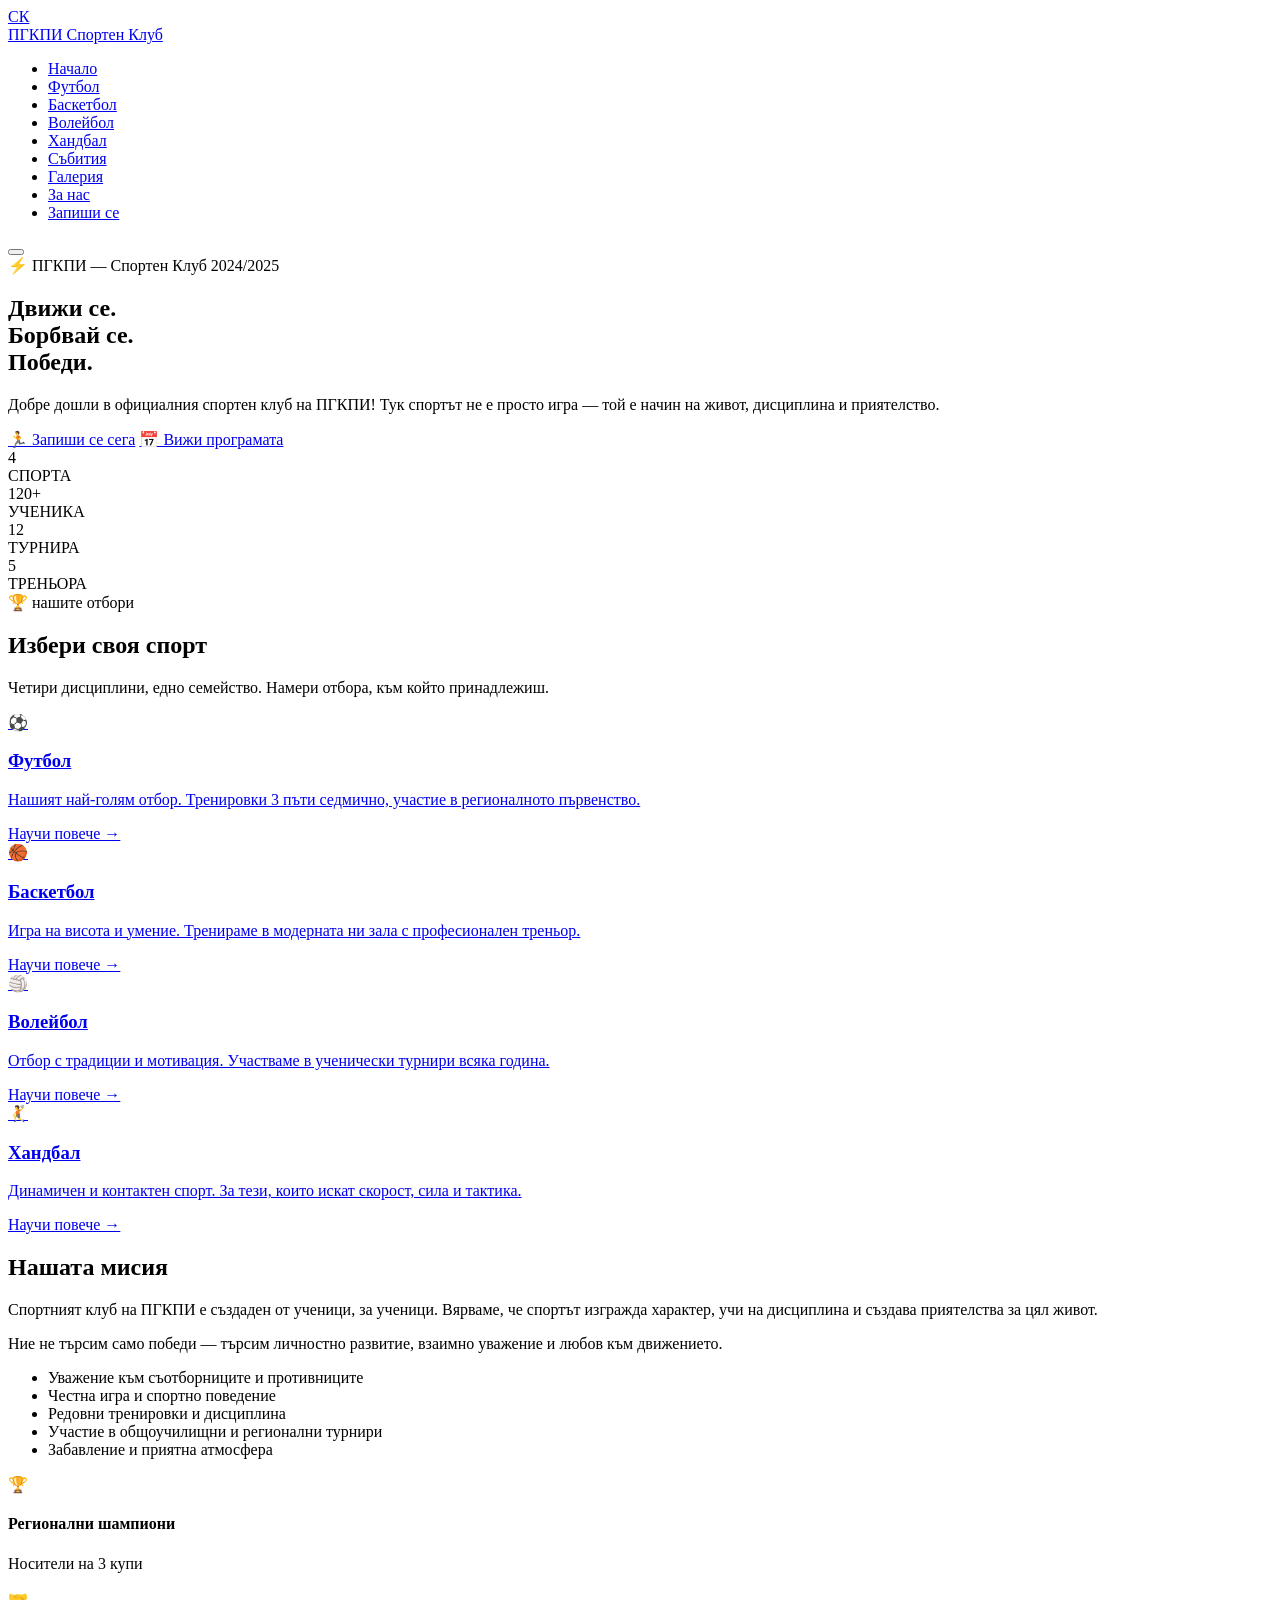
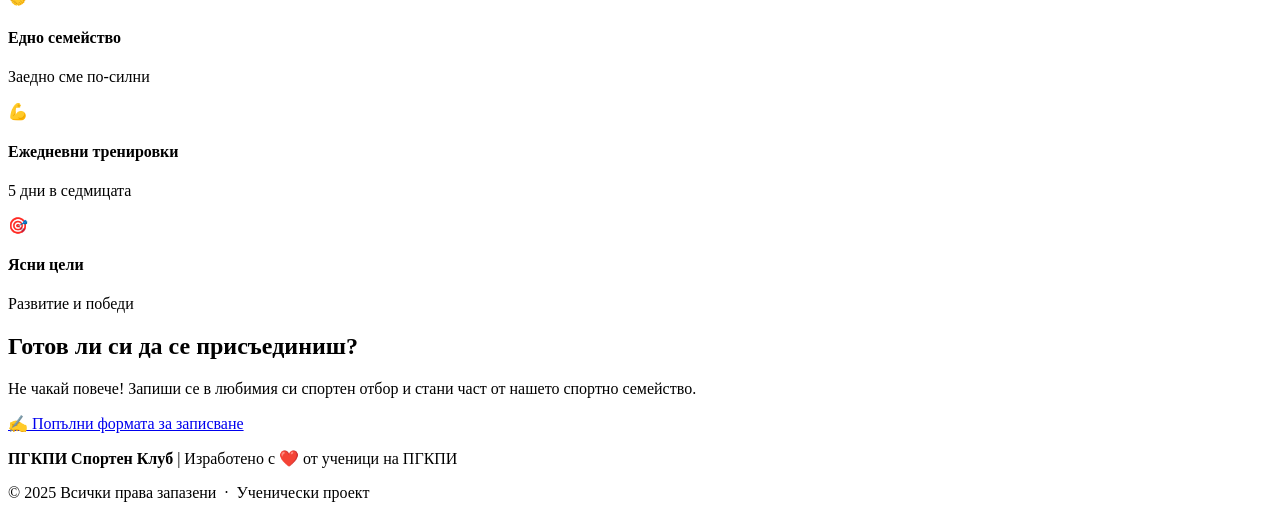
==== index.html @ bcb832fb "3" ====
<!DOCTYPE html>
<html lang="bg">
<head>
  <meta charset="UTF-8">
  <meta name="viewport" content="width=device-width, initial-scale=1.0">
  <title>ПГКПИ Спортен Клуб</title>
  <link href="https://fonts.googleapis.com/css2?family=Oswald:wght@400;600;700&family=Nunito:wght@400;600;700&display=swap" rel="stylesheet">
  <link rel="stylesheet" href="../css/index.css">
</head>
<body>

<nav>
  <a href="index.html" class="nav-logo">
    <div class="logo-icon">СК</div>
    <span>ПГКПИ Спортен Клуб</span>
  </a>
<ul class="nav-links" id="navLinks">
    <li><a href="index.html" class="active">Начало</a></li>
    <li><a href="football.html">Футбол</a></li>
    <li><a href="basketball.html" >Баскетбол</a></li>
    <li><a href="volleyball.html">Волейбол</a></li>
    <li><a href="handball.html">Хандбал</a></li>
    <li><a href="events.html">Събития</a></li>
    <li><a href="gallery.html" >Галерия</a></li> 
    <li><a href="about.us.html">За нас</a></li>
    <li><a href="contact.html">Запиши се</a></li>
  </ul>
  <button class="nav-toggle" onclick="document.getElementById('navLinks').classList.toggle('open')">
    <span></span><span></span><span></span>
  </button>
</nav>

<section class="hero">
  <div class="hero-shapes">
    <div class="shape shape1"></div>
    <div class="shape shape2"></div>
    <div class="shape shape3"></div>
  </div>
  <div class="hero-content">
    <div class="hero-badge">⚡ ПГКПИ — Спортен Клуб 2024/2025</div>
    <h1>Движи се.<br><span>Борбвай се.</span><br>Победи.</h1>
    <p class="hero-sub">Добре дошли в официалния спортен клуб на ПГКПИ! Тук спортът не е просто игра — той е начин на живот, дисциплина и приятелство.</p>
    <div class="hero-btns">
      <a href="contact.html" class="btn-primary">🏃 Запиши се сега</a>
      <a href="events.html" class="btn-outline">📅 Вижи програмата</a>
    </div>
    <div class="hero-stats">
      <div class="stat">
        <div class="stat-num">4</div>
        <div class="stat-label">СПОРТА</div>
      </div>
      <div class="stat">
        <div class="stat-num">120+</div>
        <div class="stat-label">УЧЕНИКА</div>
      </div>
      <div class="stat">
        <div class="stat-num">12</div>
        <div class="stat-label">ТУРНИРА</div>
      </div>
      <div class="stat">
        <div class="stat-num">5</div>
        <div class="stat-label">ТРЕНЬОРА</div>
      </div>
    </div>
  </div>
</section>

<section>
  <div class="section-header">
    <div class="section-tag">🏆 нашите отбори</div>
    <h2>Избери своя спорт</h2>
    <p>Четири дисциплини, едно семейство. Намери отбора, към който принадлежиш.</p>
  </div>
  <div class="sports-grid">
    <a href="football.html" class="sport-card">
      <div class="sport-card-header football-header">⚽</div>
      <div class="sport-card-body">
        <h3>Футбол</h3>
        <p>Нашият най-голям отбор. Тренировки 3 пъти седмично, участие в регионалното първенство.</p>
        <span class="sport-card-link">Научи повече →</span>
      </div>
    </a>
    <a href="basketball.html" class="sport-card">
      <div class="sport-card-header basketball-header">🏀</div>
      <div class="sport-card-body">
        <h3>Баскетбол</h3>
        <p>Игра на висота и умение. Тренираме в модерната ни зала с професионален треньор.</p>
        <span class="sport-card-link">Научи повече →</span>
      </div>
    </a>
    <a href="volleyball.html" class="sport-card">
      <div class="sport-card-header volleyball-header">🏐</div>
      <div class="sport-card-body">
        <h3>Волейбол</h3>
        <p>Отбор с традиции и мотивация. Участваме в ученически турнири всяка година.</p>
        <span class="sport-card-link">Научи повече →</span>
      </div>
    </a>
    <a href="handball.html" class="sport-card">
      <div class="sport-card-header handball-header">🤾</div>
      <div class="sport-card-body">
        <h3>Хандбал</h3>
        <p>Динамичен и контактен спорт. За тези, които искат скорост, сила и тактика.</p>
        <span class="sport-card-link">Научи повече →</span>
      </div>
    </a>
  </div>
</section>

<section class="mission-section">
  <div class="mission-inner">
    <div class="mission-text">
      <h2>Нашата <span>мисия</span></h2>
      <p>Спортният клуб на ПГКПИ е създаден от ученици, за ученици. Вярваме, че спортът изгражда характер, учи на дисциплина и създава приятелства за цял живот.</p>
      <p>Ние не търсим само победи — търсим личностно развитие, взаимно уважение и любов към движението.</p>
      <ul class="values-list">
        <li>Уважение към съотборниците и противниците</li>
        <li>Честна игра и спортно поведение</li>
        <li>Редовни тренировки и дисциплина</li>
        <li>Участие в общоучилищни и регионални турнири</li>
        <li>Забавление и приятна атмосфера</li>
      </ul>
    </div>
    <div class="mission-visual">
      <div class="mission-box">
        <div class="icon">🏆</div>
        <h4>Регионални шампиони</h4>
        <p>Носители на 3 купи</p>
      </div>
      <div class="mission-box highlight">
        <div class="icon">🤝</div>
        <h4>Едно семейство</h4>
        <p>Заедно сме по-силни</p>
      </div>
      <div class="mission-box highlight">
        <div class="icon">💪</div>
        <h4>Ежедневни тренировки</h4>
        <p>5 дни в седмицата</p>
      </div>
      <div class="mission-box">
        <div class="icon">🎯</div>
        <h4>Ясни цели</h4>
        <p>Развитие и победи</p>
      </div>
    </div>
  </div>
</section>

<section class="cta-section">
  <h2>Готов ли си да се присъединиш?</h2>
  <p>Не чакай повече! Запиши се в любимия си спортен отбор и стани част от нашето спортно семейство.</p>
  <a href="contact.html" class="btn-primary">✍️ Попълни формата за записване</a>
</section>

<footer>
  <p><strong>ПГКПИ Спортен Клуб</strong> | Изработено с ❤️ от ученици на ПГКПИ</p>
  <p>© 2025 Всички права запазени &nbsp;·&nbsp; Ученически проект</p>
</footer>

</body>
</html>
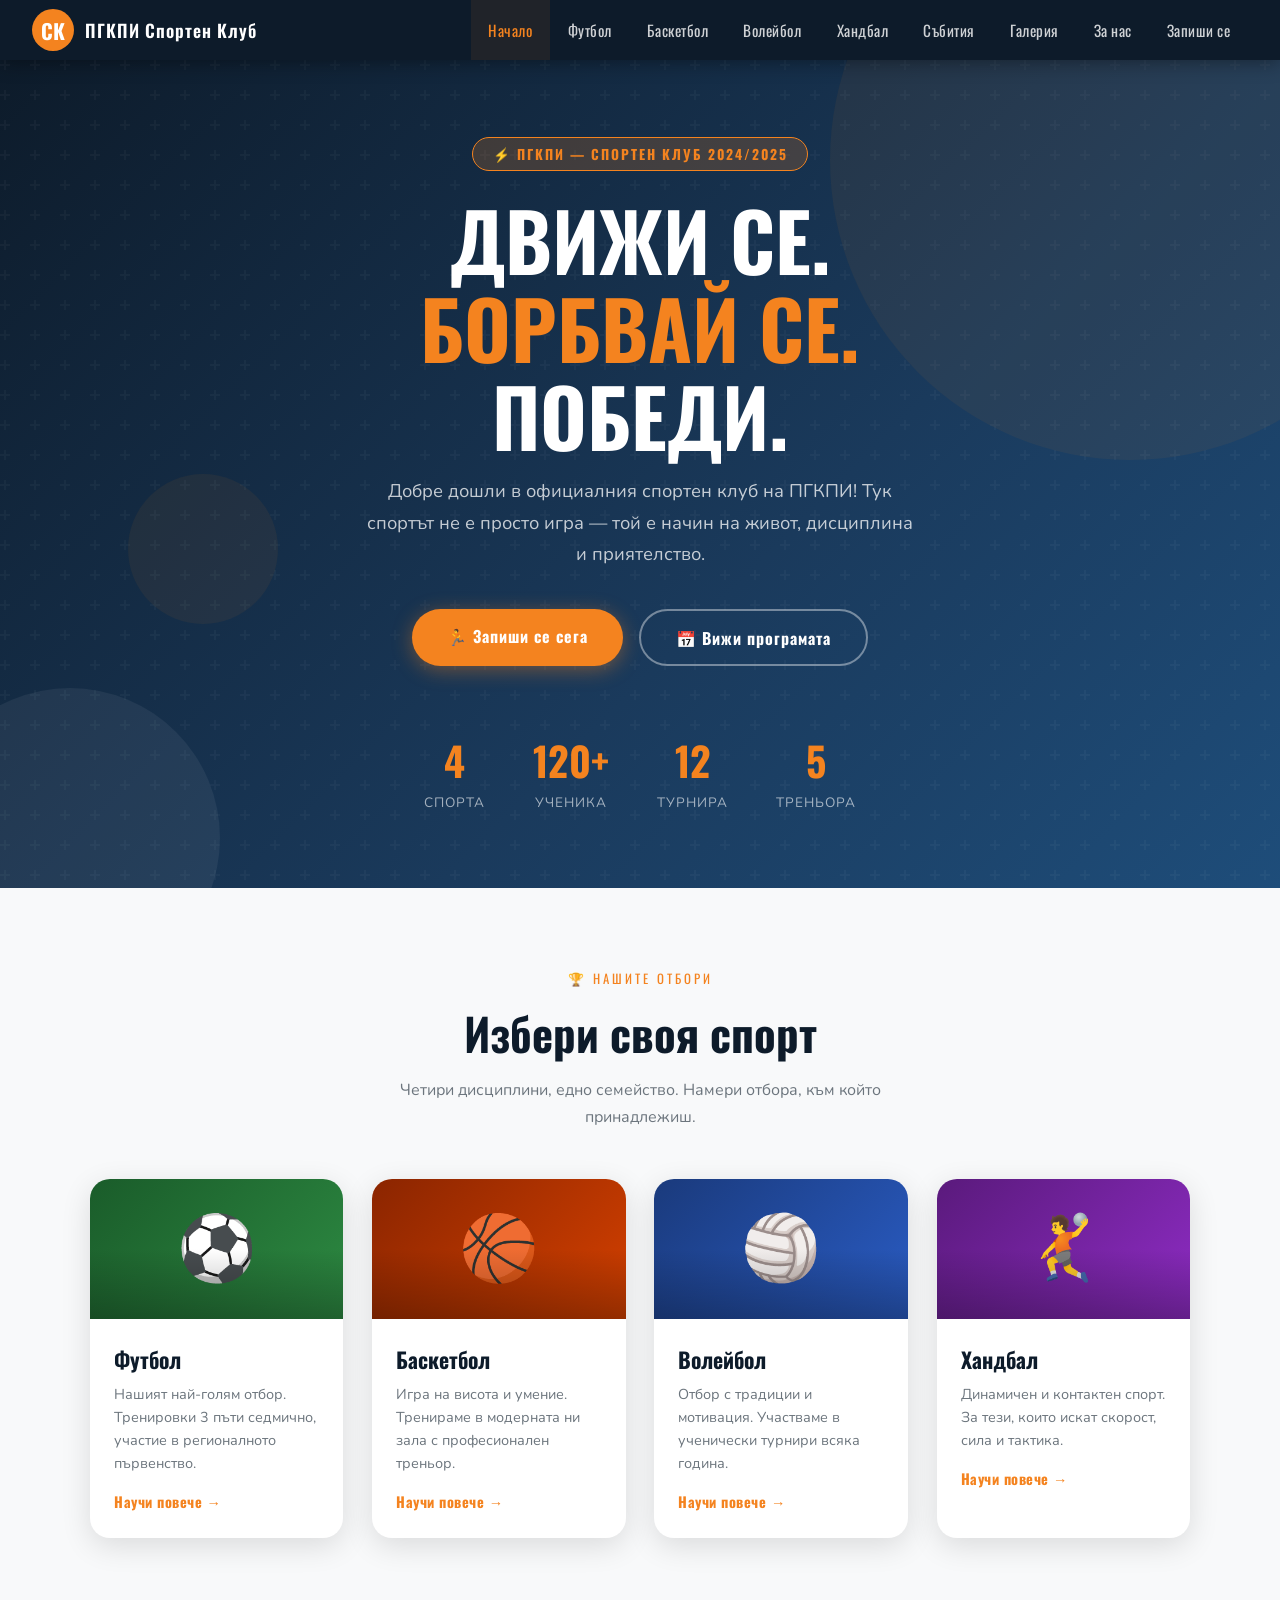
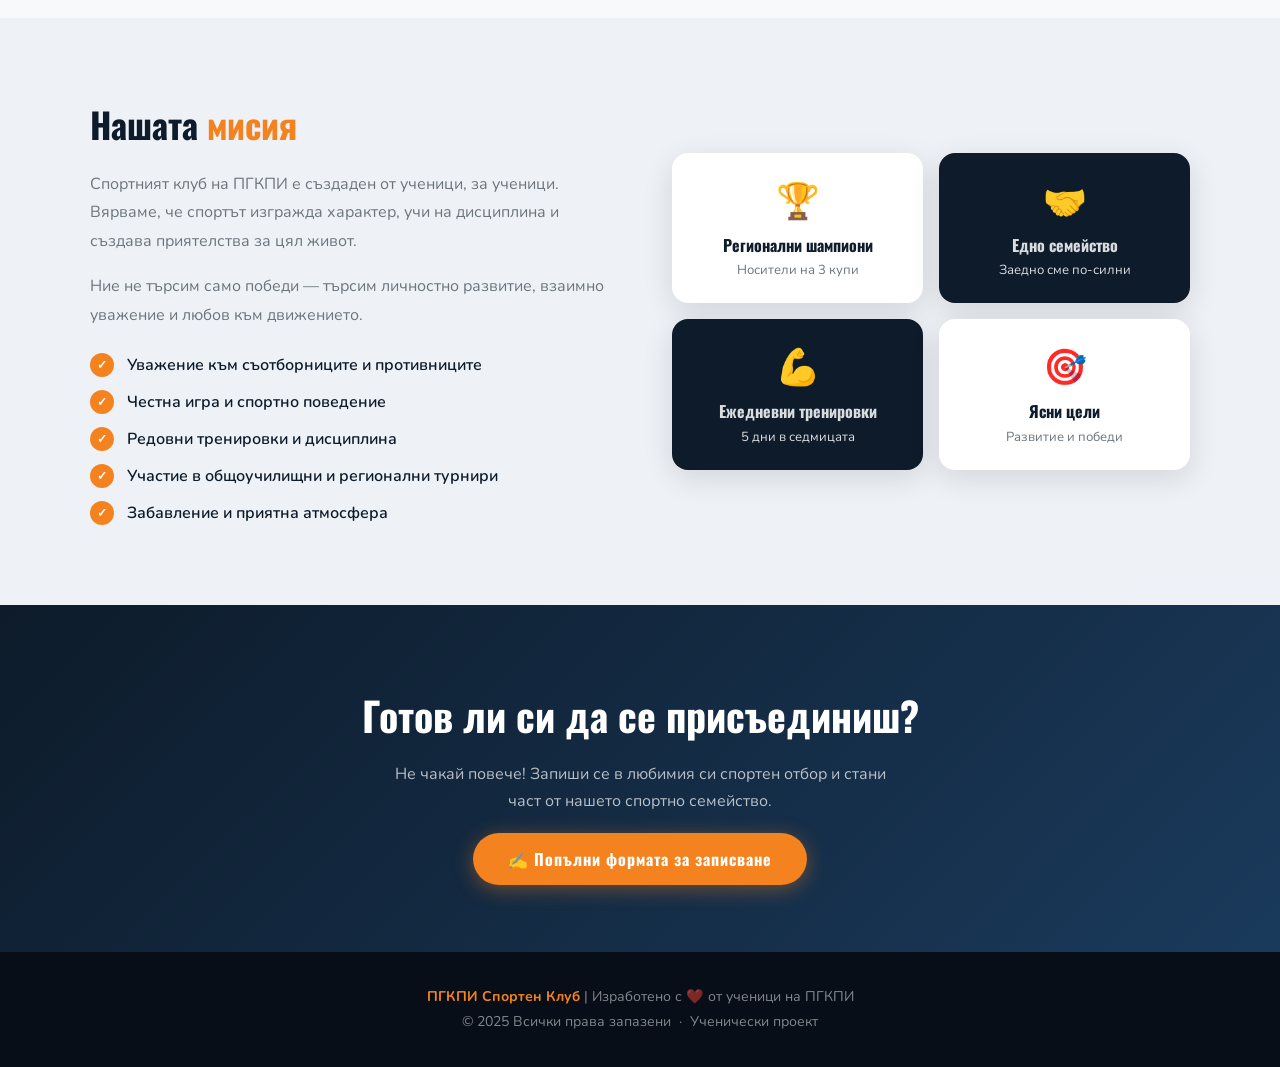
==== commit 27de8e7e: "Make final changes to the website" ====
--- a/index.html
+++ b/index.html
@@ -5,7 +5,7 @@
   <meta name="viewport" content="width=device-width, initial-scale=1.0">
   <title>ПГКПИ Спортен Клуб</title>
   <link href="https://fonts.googleapis.com/css2?family=Oswald:wght@400;600;700&family=Nunito:wght@400;600;700&display=swap" rel="stylesheet">
-  <link rel="stylesheet" href="../css/index.css">
+  <link rel="stylesheet" href="css/index.css">
 </head>
 <body>
 
@@ -16,14 +16,14 @@
   </a>
 <ul class="nav-links" id="navLinks">
     <li><a href="index.html" class="active">Начало</a></li>
-    <li><a href="football.html">Футбол</a></li>
-    <li><a href="basketball.html" >Баскетбол</a></li>
-    <li><a href="volleyball.html">Волейбол</a></li>
-    <li><a href="handball.html">Хандбал</a></li>
-    <li><a href="events.html">Събития</a></li>
-    <li><a href="gallery.html" >Галерия</a></li> 
-    <li><a href="about.us.html">За нас</a></li>
-    <li><a href="contact.html">Запиши се</a></li>
+    <li><a href="../pages/football.html">Футбол</a></li>
+    <li><a href="../pages/basketball.html" >Баскетбол</a></li>
+    <li><a href="../pages/volleyball.html">Волейбол</a></li>
+    <li><a href="../pages/handball.html">Хандбал</a></li>
+    <li><a href="../pages/events.html">Събития</a></li>
+    <li><a href="../pages/gallery.html" >Галерия</a></li> 
+    <li><a href="../pages/about.us.html">За нас</a></li>
+    <li><a href="../pages/contact.html">Запиши се</a></li>
   </ul>
   <button class="nav-toggle" onclick="document.getElementById('navLinks').classList.toggle('open')">
     <span></span><span></span><span></span>
@@ -41,8 +41,8 @@
     <h1>Движи се.<br><span>Борбвай се.</span><br>Победи.</h1>
     <p class="hero-sub">Добре дошли в официалния спортен клуб на ПГКПИ! Тук спортът не е просто игра — той е начин на живот, дисциплина и приятелство.</p>
     <div class="hero-btns">
-      <a href="contact.html" class="btn-primary">🏃 Запиши се сега</a>
-      <a href="events.html" class="btn-outline">📅 Вижи програмата</a>
+      <a href="../pages/contact.html" class="btn-primary">🏃 Запиши се сега</a>
+      <a href="../pages/events.html" class="btn-outline">📅 Вижи програмата</a>
     </div>
     <div class="hero-stats">
       <div class="stat">
@@ -72,7 +72,7 @@
     <p>Четири дисциплини, едно семейство. Намери отбора, към който принадлежиш.</p>
   </div>
   <div class="sports-grid">
-    <a href="football.html" class="sport-card">
+    <a href="../pages/football.html" class="sport-card">
       <div class="sport-card-header football-header">⚽</div>
       <div class="sport-card-body">
         <h3>Футбол</h3>
@@ -80,7 +80,7 @@
         <span class="sport-card-link">Научи повече →</span>
       </div>
     </a>
-    <a href="basketball.html" class="sport-card">
+    <a href="../pages/basketball.html" class="sport-card">
       <div class="sport-card-header basketball-header">🏀</div>
       <div class="sport-card-body">
         <h3>Баскетбол</h3>
@@ -88,7 +88,7 @@
         <span class="sport-card-link">Научи повече →</span>
       </div>
     </a>
-    <a href="volleyball.html" class="sport-card">
+    <a href="../pages/volleyball.html" class="sport-card">
       <div class="sport-card-header volleyball-header">🏐</div>
       <div class="sport-card-body">
         <h3>Волейбол</h3>
@@ -96,7 +96,7 @@
         <span class="sport-card-link">Научи повече →</span>
       </div>
     </a>
-    <a href="handball.html" class="sport-card">
+    <a href="../pages/handball.html" class="sport-card">
       <div class="sport-card-header handball-header">🤾</div>
       <div class="sport-card-body">
         <h3>Хандбал</h3>
@@ -149,7 +149,7 @@
 <section class="cta-section">
   <h2>Готов ли си да се присъединиш?</h2>
   <p>Не чакай повече! Запиши се в любимия си спортен отбор и стани част от нашето спортно семейство.</p>
-  <a href="contact.html" class="btn-primary">✍️ Попълни формата за записване</a>
+  <a href="../pages/contact.html" class="btn-primary">✍️ Попълни формата за записване</a>
 </section>
 
 <footer>
--- a/css/index.css
+++ b/css/index.css
@@ -0,0 +1,209 @@
+    :root {
+      --navy: #0d1b2a;
+      --blue: #1a3a5c;
+      --orange: #f4831f;
+      --orange-light: #ffaa55;
+      --white: #f8f9fa;
+      --gray: #6c757d;
+      --light-bg: #eef2f7;
+      --card-shadow: 0 8px 30px rgba(0,0,0,0.12);
+    }
+    * { margin: 0; padding: 0; box-sizing: border-box; }
+    body { font-family: 'Nunito', sans-serif; background: var(--white); color: var(--navy); overflow-x: hidden; }
+
+    /* NAV */
+    nav {
+      background: var(--navy);
+      display: flex; align-items: center; justify-content: space-between;
+      padding: 0 2rem; position: sticky; top: 0; z-index: 1000;
+      box-shadow: 0 2px 20px rgba(0,0,0,0.4);
+    }
+    .nav-logo {
+      display: flex; align-items: center; gap: 0.7rem;
+      text-decoration: none;
+    }
+    .nav-logo .logo-icon {
+      width: 42px; height: 42px; background: var(--orange);
+      border-radius: 50%; display: flex; align-items: center; justify-content: center;
+      font-size: 1.3rem; font-weight: 700; color: white; font-family: 'Oswald', sans-serif;
+    }
+    .nav-logo span { color: white; font-family: 'Oswald', sans-serif; font-size: 1.1rem; font-weight: 600; letter-spacing: 1px; }
+    .nav-links { display: flex; list-style: none; gap: 0; }
+    .nav-links a {
+      color: rgba(255,255,255,0.8); text-decoration: none;
+      padding: 1.2rem 1.1rem; display: block;
+      font-family: 'Oswald', sans-serif; font-size: 0.95rem; letter-spacing: 0.5px;
+      transition: color 0.2s, background 0.2s;
+    }
+    .nav-links a:hover, .nav-links a.active { color: var(--orange); background: rgba(244,131,31,0.08); }
+    .nav-toggle { display: none; background: none; border: none; cursor: pointer; padding: 0.5rem; }
+    .nav-toggle span { display: block; width: 25px; height: 2px; background: white; margin: 5px 0; transition: 0.3s; }
+
+    /* HERO */
+    .hero {
+      min-height: 92vh;
+      background: linear-gradient(135deg, var(--navy) 0%, var(--blue) 60%, #1e4d7a 100%);
+      display: flex; align-items: center; justify-content: center;
+      position: relative; overflow: hidden;
+      padding: 4rem 2rem;
+    }
+    .hero::before {
+      content: '';
+      position: absolute; inset: 0;
+      background: url("data:image/svg+xml,%3Csvg width='60' height='60' viewBox='0 0 60 60' xmlns='http://www.w3.org/2000/svg'%3E%3Cg fill='none' fill-rule='evenodd'%3E%3Cg fill='%23ffffff' fill-opacity='0.03'%3E%3Cpath d='M36 34v-4h-2v4h-4v2h4v4h2v-4h4v-2h-4zm0-30V0h-2v4h-4v2h4v4h2V6h4V4h-4zM6 34v-4H4v4H0v2h4v4h2v-4h4v-2H6zM6 4V0H4v4H0v2h4v4h2V6h4V4H6z'/%3E%3C/g%3E%3C/g%3E%3C/svg%3E");
+    }
+    .hero-shapes .shape {
+      position: absolute; border-radius: 50%; opacity: 0.06;
+    }
+    .shape1 { width: 600px; height: 600px; background: var(--orange); top: -200px; right: -150px; }
+    .shape2 { width: 300px; height: 300px; background: white; bottom: -100px; left: -80px; }
+    .shape3 { width: 150px; height: 150px; background: var(--orange); top: 50%; left: 10%; }
+
+    .hero-content { text-align: center; position: relative; z-index: 2; max-width: 800px; }
+    .hero-badge {
+      display: inline-block; background: rgba(244,131,31,0.2); border: 1px solid var(--orange);
+      color: var(--orange); padding: 0.4rem 1.2rem; border-radius: 50px;
+      font-size: 0.85rem; font-weight: 700; letter-spacing: 2px; margin-bottom: 1.5rem;
+      font-family: 'Oswald', sans-serif; text-transform: uppercase;
+    }
+    .hero h1 {
+      font-family: 'Oswald', sans-serif; font-size: clamp(2.5rem, 7vw, 5rem);
+      font-weight: 700; color: white; line-height: 1.1; margin-bottom: 1rem;
+      text-transform: uppercase;
+    }
+    .hero h1 span { color: var(--orange); }
+    .hero-sub {
+      color: rgba(255,255,255,0.75); font-size: 1.15rem; max-width: 560px;
+      margin: 0 auto 2.5rem; line-height: 1.7;
+    }
+    .hero-btns { display: flex; gap: 1rem; justify-content: center; flex-wrap: wrap; }
+    .btn-primary {
+      background: var(--orange); color: white; padding: 0.9rem 2.2rem;
+      border-radius: 50px; text-decoration: none; font-weight: 700;
+      font-family: 'Oswald', sans-serif; font-size: 1rem; letter-spacing: 1px;
+      transition: transform 0.2s, box-shadow 0.2s;
+      box-shadow: 0 4px 20px rgba(244,131,31,0.4);
+    }
+    .btn-primary:hover { transform: translateY(-2px); box-shadow: 0 8px 30px rgba(244,131,31,0.5); }
+    .btn-outline {
+      background: transparent; color: white; padding: 0.9rem 2.2rem;
+      border-radius: 50px; text-decoration: none; font-weight: 700;
+      font-family: 'Oswald', sans-serif; font-size: 1rem; letter-spacing: 1px;
+      border: 2px solid rgba(255,255,255,0.4);
+      transition: border-color 0.2s, background 0.2s;
+    }
+    .btn-outline:hover { border-color: white; background: rgba(255,255,255,0.1); }
+
+    .hero-stats {
+      display: flex; justify-content: center; gap: 3rem; margin-top: 4rem;
+      flex-wrap: wrap;
+    }
+    .stat { text-align: center; }
+    .stat-num { font-family: 'Oswald', sans-serif; font-size: 2.5rem; color: var(--orange); font-weight: 700; }
+    .stat-label { color: rgba(255,255,255,0.6); font-size: 0.85rem; letter-spacing: 1px; margin-top: 0.2rem; }
+
+    /* SPORTS GRID */
+    section { padding: 5rem 2rem; }
+    .section-header { text-align: center; margin-bottom: 3rem; }
+    .section-tag {
+      display: inline-block; color: var(--orange); font-family: 'Oswald', sans-serif;
+      font-size: 0.8rem; letter-spacing: 3px; text-transform: uppercase; margin-bottom: 0.7rem;
+    }
+    .section-header h2 {
+      font-family: 'Oswald', sans-serif; font-size: clamp(1.8rem, 4vw, 2.8rem);
+      color: var(--navy); font-weight: 700;
+    }
+    .section-header p { color: var(--gray); margin-top: 0.7rem; max-width: 550px; margin-left: auto; margin-right: auto; line-height: 1.7; }
+
+    .sports-grid {
+      max-width: 1100px; margin: 0 auto;
+      display: grid; grid-template-columns: repeat(auto-fit, minmax(240px, 1fr)); gap: 1.8rem;
+    }
+    .sport-card {
+      background: white; border-radius: 20px; overflow: hidden;
+      box-shadow: var(--card-shadow); transition: transform 0.3s, box-shadow 0.3s;
+      text-decoration: none; color: inherit; display: block;
+    }
+    .sport-card:hover { transform: translateY(-8px); box-shadow: 0 20px 50px rgba(0,0,0,0.15); }
+    .sport-card-header {
+      height: 140px; display: flex; align-items: center; justify-content: center;
+      font-size: 4rem; position: relative;
+    }
+    .sport-card-header::after {
+      content: ''; position: absolute; inset: 0;
+      background: linear-gradient(to bottom, transparent 50%, rgba(0,0,0,0.3));
+    }
+    .football-header { background: linear-gradient(135deg, #1a5c2a, #2d8a42); }
+    .basketball-header { background: linear-gradient(135deg, #8b2500, #d44000); }
+    .volleyball-header { background: linear-gradient(135deg, #1a3a7c, #2a5cc4); }
+    .handball-header { background: linear-gradient(135deg, #5a1a7c, #8e2cc4); }
+
+    .sport-card-body { padding: 1.5rem; }
+    .sport-card-body h3 { font-family: 'Oswald', sans-serif; font-size: 1.35rem; margin-bottom: 0.5rem; }
+    .sport-card-body p { color: var(--gray); font-size: 0.9rem; line-height: 1.6; margin-bottom: 1rem; }
+    .sport-card-link {
+      color: var(--orange); font-weight: 700; font-size: 0.9rem;
+      display: inline-flex; align-items: center; gap: 0.4rem;
+      font-family: 'Oswald', sans-serif; letter-spacing: 0.5px;
+    }
+
+    /* MISSION */
+    .mission-section { background: var(--light-bg); }
+    .mission-inner {
+      max-width: 1100px; margin: 0 auto;
+      display: grid; grid-template-columns: 1fr 1fr; gap: 4rem; align-items: center;
+    }
+    .mission-text h2 {
+      font-family: 'Oswald', sans-serif; font-size: 2.2rem; margin-bottom: 1.2rem; color: var(--navy);
+    }
+    .mission-text h2 span { color: var(--orange); }
+    .mission-text p { color: var(--gray); line-height: 1.8; margin-bottom: 1rem; font-size: 1rem; }
+    .values-list { list-style: none; margin-top: 1.5rem; display: flex; flex-direction: column; gap: 0.8rem; }
+    .values-list li {
+      display: flex; align-items: center; gap: 0.8rem;
+      font-weight: 600; color: var(--navy);
+    }
+    .values-list li::before {
+      content: '✓'; background: var(--orange); color: white;
+      width: 24px; height: 24px; border-radius: 50%;
+      display: flex; align-items: center; justify-content: center;
+      font-size: 0.75rem; flex-shrink: 0;
+    }
+
+    .mission-visual {
+      display: grid; grid-template-columns: 1fr 1fr; gap: 1rem;
+    }
+    .mission-box {
+      background: white; border-radius: 16px; padding: 1.5rem;
+      box-shadow: var(--card-shadow); text-align: center;
+    }
+    .mission-box .icon { font-size: 2.2rem; margin-bottom: 0.5rem; }
+    .mission-box h4 { font-family: 'Oswald', sans-serif; font-size: 1rem; color: var(--navy); }
+    .mission-box p { font-size: 0.82rem; color: var(--gray); margin-top: 0.3rem; }
+    .mission-box.highlight { background: var(--navy); }
+    .mission-box.highlight h4, .mission-box.highlight p { color: rgba(255,255,255,0.85); }
+
+    /* NEWS/CTA */
+    .cta-section {
+      background: linear-gradient(135deg, var(--navy), var(--blue));
+      text-align: center; padding: 5rem 2rem;
+    }
+    .cta-section h2 { font-family: 'Oswald', sans-serif; font-size: 2.5rem; color: white; margin-bottom: 1rem; }
+    .cta-section p { color: rgba(255,255,255,0.7); font-size: 1rem; max-width: 500px; margin: 0 auto 2rem; line-height: 1.7; }
+
+    /* FOOTER */
+    footer {
+      background: #070e17; color: rgba(255,255,255,0.5);
+      text-align: center; padding: 2rem;
+      font-size: 0.88rem; line-height: 1.8;
+    }
+    footer strong { color: var(--orange); }
+
+    /* RESPONSIVE */
+    @media (max-width: 768px) {
+      .nav-links { display: none; flex-direction: column; position: absolute; top: 100%; left: 0; right: 0; background: var(--navy); padding: 1rem; }
+      .nav-links.open { display: flex; }
+      .nav-toggle { display: block; }
+      .mission-inner { grid-template-columns: 1fr; gap: 2rem; }
+      .hero-stats { gap: 1.5rem; }
+    }
